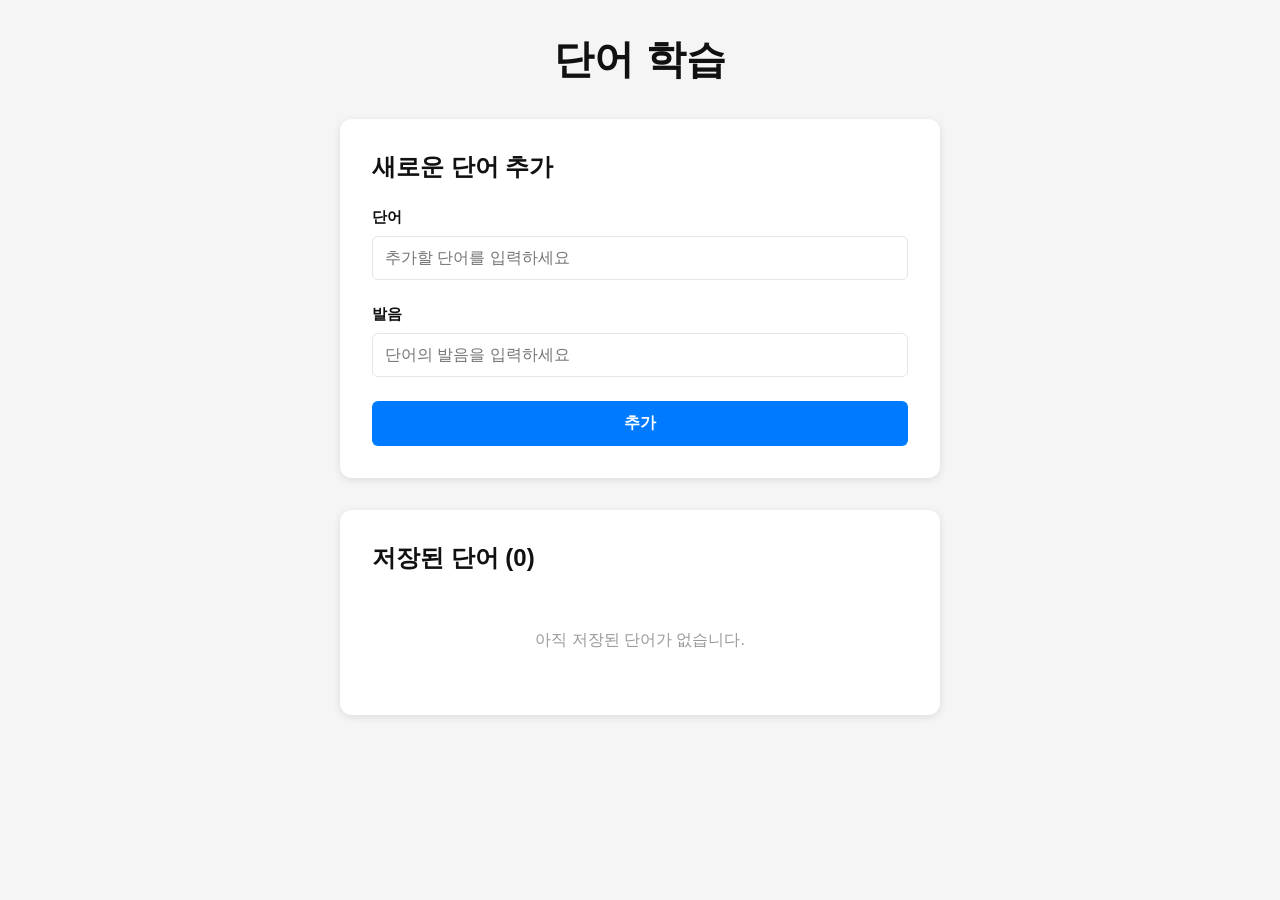
==== index.html @ 9949fd2d "단어 학습 기능 추가" ====
<!DOCTYPE html>
<html lang="ko">
  <head>
    <meta charset="UTF-8" />
    <meta name="viewport" content="width=device-width, initial-scale=1.0" />
    <title>LEARN WORDS</title>
    <link rel="stylesheet" href="theme.css" />
  </head>
  <body>
    <div class="container">
      <header>
        <h1>단어 학습</h1>
      </header>

      <main>
        <!-- 단어 추가 폼 -->
        <section class="add-word-section">
          <h2>새로운 단어 추가</h2>
          <div class="form-group">
            <label for="word-input">단어</label>
            <input 
              type="text" 
              id="word-input" 
              placeholder="추가할 단어를 입력하세요"
              class="input-field"
            />
          </div>

          <div class="form-group">
            <label for="pronunciation-input">발음</label>
            <input 
              type="text" 
              id="pronunciation-input" 
              placeholder="단어의 발음을 입력하세요"
              class="input-field"
            />
          </div>

          <button id="add-btn" class="btn btn-primary">추가</button>
        </section>

        <!-- 저장된 단어 목록 -->
        <section class="words-list-section">
          <h2>저장된 단어 (<span id="word-count">0</span>)</h2>
          <div id="words-list" class="words-list">
            <p class="empty-message">아직 저장된 단어가 없습니다.</p>
          </div>
          <button id="start-test-btn" class="btn btn-primary" style="margin-top: 1.5rem; display: none;">시험 시작</button>
        </section>

        <!-- 시험 섹션 -->
        <section id="test-section" class="test-section" style="display: none;">
          <h2>시험</h2>
          <div class="test-progress">
            <div class="progress-bar">
              <div id="progress-fill" class="progress-fill"></div>
            </div>
            <p class="progress-text"><span id="current-index">1</span> / <span id="total-words">0</span></p>
          </div>

          <div class="test-card">
            <div id="word-card" class="word-card">
              <p class="card-label">단어</p>
              <h2 id="current-word" class="card-word">단어</h2>
            </div>

            <button id="show-pronunciation-btn" class="btn btn-secondary">발음 보기</button>

            <div id="pronunciation-card" class="pronunciation-card" style="display: none;">
              <p class="card-label">발음</p>
              <h2 id="current-pronunciation" class="card-pronunciation">발음</h2>
            </div>
          </div>

          <div class="test-actions">
            <button id="retry-btn" class="btn btn-warning">다시공부</button>
            <button id="pass-btn" class="btn btn-success">패스</button>
          </div>

          <button id="exit-test-btn" class="btn btn-danger" style="margin-top: 1rem; width: 100%;">시험 종료</button>
        </section>
      </main>
    </div>

    <script src="app.js"></script>
  </body>
</html>
---- theme.css ----
:root {
  --bg-color: #f5f5f5;
  --text-color: #111111;
  --surface-color: #ffffff;
  --border-color: #e5e5e5;
  --primary-color: #007bff;
  --primary-hover: #0056b3;
  --danger-color: #dc3545;
  --danger-hover: #c82333;
  --success-color: #28a745;
}

* {
  box-sizing: border-box;
}

html, body {
  margin: 0;
  min-height: 100%;
  background: var(--bg-color);
  color: var(--text-color);
  font-family: "Noto Sans KR", "Hiragino Sans", "Yu Gothic", "Yu Gothic UI", "Segoe UI", sans-serif;
}

body {
  min-height: 100vh;
  padding: 2rem 1rem;
}

.container {
  max-width: 600px;
  margin: 0 auto;
}

header {
  text-align: center;
  margin-bottom: 2rem;
}

header h1 {
  margin: 0;
  font-size: 2.5rem;
  font-weight: 700;
}

main {
  display: flex;
  flex-direction: column;
  gap: 2rem;
}

/* 폼 섹션 */
.add-word-section {
  background: var(--surface-color);
  padding: 2rem;
  border-radius: 12px;
  box-shadow: 0 2px 8px rgba(0, 0, 0, 0.1);
}

.add-word-section h2 {
  margin-top: 0;
  margin-bottom: 1.5rem;
  font-size: 1.5rem;
  color: var(--text-color);
}

.form-group {
  margin-bottom: 1.5rem;
  display: flex;
  flex-direction: column;
}

.form-group label {
  margin-bottom: 0.5rem;
  font-weight: 600;
  font-size: 0.95rem;
}

.input-field {
  padding: 0.75rem;
  border: 1px solid var(--border-color);
  border-radius: 6px;
  font-size: 1rem;
  font-family: inherit;
  background: var(--surface-color);
  color: var(--text-color);
  transition: border-color 0.2s;
}

.input-field:focus {
  outline: none;
  border-color: var(--primary-color);
  box-shadow: 0 0 0 3px rgba(0, 123, 255, 0.1);
}

.form-group:last-of-type {
  margin-bottom: 0;
}

/* 버튼 */
.btn {
  padding: 0.75rem 1.5rem;
  border: none;
  border-radius: 6px;
  font-size: 1rem;
  font-weight: 600;
  cursor: pointer;
  transition: all 0.2s;
  font-family: inherit;
}

.btn-primary {
  background: var(--primary-color);
  color: white;
  width: 100%;
  margin-top: 1.5rem;
}

.btn-primary:hover {
  background: var(--primary-hover);
}

.btn-primary:active {
  transform: scale(0.98);
}

.btn-danger {
  background: var(--danger-color);
  color: white;
  padding: 0.5rem 1rem;
  font-size: 0.9rem;
}

.btn-danger:hover {
  background: var(--danger-hover);
}

/* 단어 목록 섹션 */
.words-list-section {
  background: var(--surface-color);
  padding: 2rem;
  border-radius: 12px;
  box-shadow: 0 2px 8px rgba(0, 0, 0, 0.1);
}

.words-list-section h2 {
  margin-top: 0;
  margin-bottom: 1.5rem;
  font-size: 1.5rem;
  color: var(--text-color);
}

.words-list {
  display: flex;
  flex-direction: column;
  gap: 1rem;
}

.word-item {
  padding: 1rem;
  border: 1px solid var(--border-color);
  border-radius: 8px;
  background: #fafafa;
  display: flex;
  justify-content: space-between;
  align-items: center;
}

.word-content {
  flex: 1;
}

.word-text {
  font-size: 1.2rem;
  font-weight: 600;
  color: var(--primary-color);
  margin: 0 0 0.3rem 0;
}

.word-pronunciation {
  font-size: 0.95rem;
  color: #666;
  margin: 0;
}

.word-actions {
  display: flex;
  gap: 0.5rem;
  margin-left: 1rem;
}

.empty-message {
  text-align: center;
  color: #999;
  margin: 2rem 0;
  font-size: 1rem;
}

/* 시험 섹션 */
.test-section {
  background: var(--surface-color);
  padding: 2rem;
  border-radius: 12px;
  box-shadow: 0 2px 8px rgba(0, 0, 0, 0.1);
}

.test-section h2 {
  margin-top: 0;
  margin-bottom: 1.5rem;
  font-size: 1.5rem;
  color: var(--text-color);
}

.test-progress {
  margin-bottom: 2rem;
}

.progress-bar {
  width: 100%;
  height: 8px;
  background: var(--border-color);
  border-radius: 4px;
  overflow: hidden;
  margin-bottom: 0.5rem;
}

.progress-fill {
  height: 100%;
  background: var(--primary-color);
  transition: width 0.3s ease;
}

.progress-text {
  margin: 0;
  text-align: center;
  color: #666;
  font-size: 0.9rem;
}

.test-card {
  display: flex;
  flex-direction: column;
  gap: 1rem;
  margin-bottom: 2rem;
}

.word-card,
.pronunciation-card {
  padding: 2rem;
  background: linear-gradient(135deg, rgba(0, 123, 255, 0.1), rgba(0, 123, 255, 0.05));
  border: 2px solid var(--primary-color);
  border-radius: 8px;
  text-align: center;
  min-height: 150px;
  display: flex;
  flex-direction: column;
  justify-content: center;
  align-items: center;
}

.pronunciation-card {
  border-color: #28a745;
  background: linear-gradient(135deg, rgba(40, 167, 69, 0.1), rgba(40, 167, 69, 0.05));
}

.card-label {
  margin: 0 0 0.5rem 0;
  font-size: 0.9rem;
  color: #666;
  text-transform: uppercase;
  letter-spacing: 1px;
  font-weight: 600;
}

.card-word,
.card-pronunciation {
  margin: 0;
  font-size: 2.5rem;
  font-weight: 700;
  word-break: break-word;
  line-height: 1.2;
}

.btn-secondary {
  background: var(--primary-color);
  color: white;
  padding: 0.75rem 1.5rem;
  width: 100%;
}

.btn-secondary:hover {
  background: var(--primary-hover);
}

.test-actions {
  display: flex;
  gap: 1rem;
  margin-bottom: 1rem;
}

.btn-warning {
  background: #ffc107;
  color: #333;
  padding: 0.75rem 1.5rem;
  flex: 1;
}

.btn-warning:hover {
  background: #e0a800;
}

.btn-success {
  background: var(--success-color);
  color: white;
  padding: 0.75rem 1.5rem;
  flex: 1;
}

.btn-success:hover {
  background: #218838;
}

/* 반응형 디자인 */
@media (max-width: 600px) {
  .container {
    max-width: 100%;
  }

  header h1 {
    font-size: 2rem;
  }

  .add-word-section,
  .words-list-section,
  .test-section {
    padding: 1.5rem;
  }

  .word-item {
    flex-direction: column;
    align-items: flex-start;
  }

  .word-actions {
    margin-left: 0;
    margin-top: 0.5rem;
    width: 100%;
  }

  .btn-danger {
    width: 100%;
  }

  .card-word,
  .card-pronunciation {
    font-size: 2rem;
  }

  .test-actions {
    flex-direction: column;
  }

  .test-actions button {
    width: 100%;
  }
}
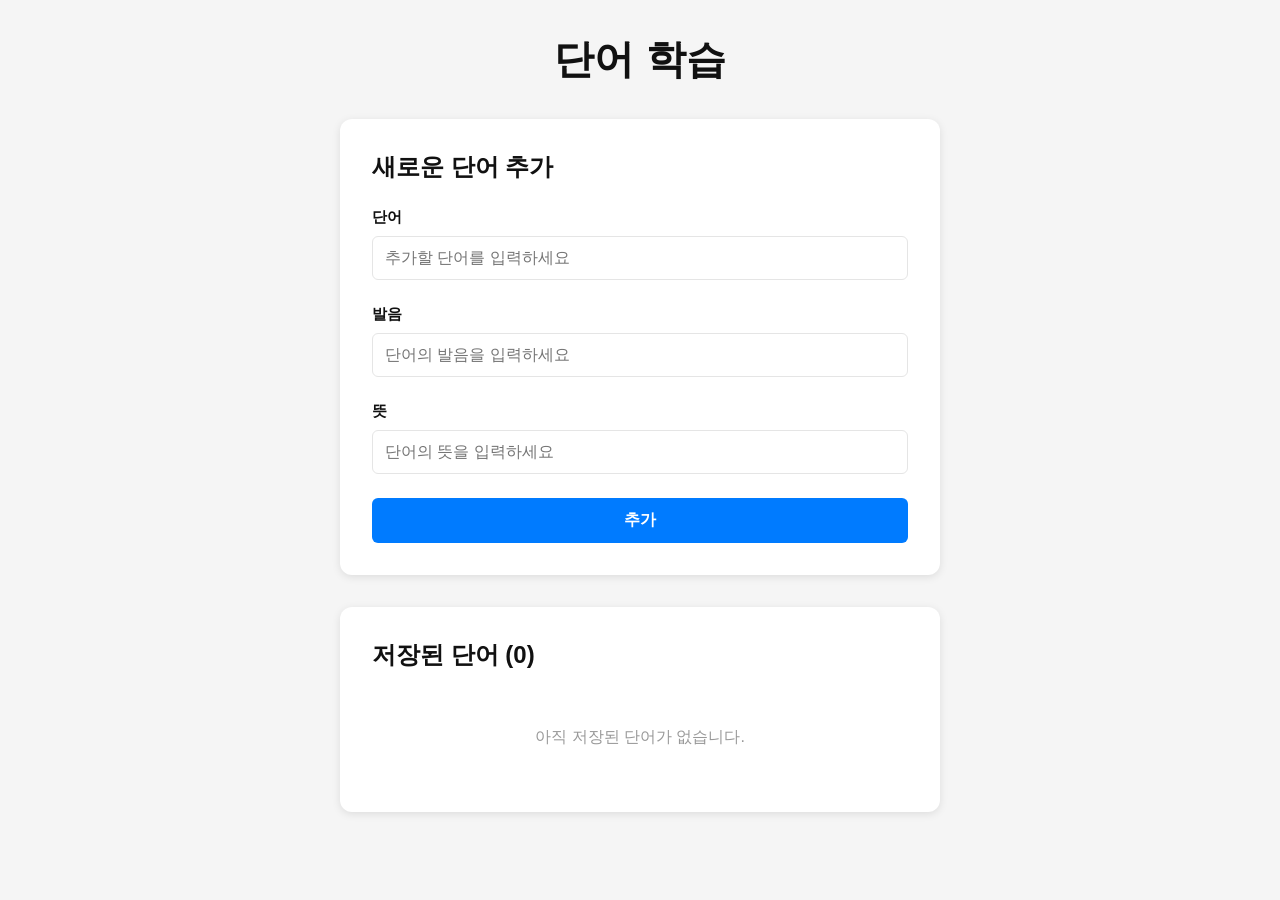
==== commit 705bc664: "단어 추가 기능 개선" ====
--- a/index.html
+++ b/index.html
@@ -36,6 +36,16 @@
             />
           </div>
 
+          <div class="form-group">
+            <label for="meaning-input">뜻</label>
+            <input 
+              type="text" 
+              id="meaning-input" 
+              placeholder="단어의 뜻을 입력하세요"
+              class="input-field"
+            />
+          </div>
+
           <button id="add-btn" class="btn btn-primary">추가</button>
         </section>
 
@@ -70,6 +80,13 @@
               <p class="card-label">발음</p>
               <h2 id="current-pronunciation" class="card-pronunciation">발음</h2>
             </div>
+
+            <button id="show-meaning-btn" class="btn btn-secondary btn-meaning">뜻 보기</button>
+
+            <div id="meaning-card" class="meaning-card" style="display: none;">
+              <p class="card-label">뜻</p>
+              <h2 id="current-meaning" class="card-meaning">뜻</h2>
+            </div>
           </div>
 
           <div class="test-actions">
--- a/theme.css
+++ b/theme.css
@@ -183,6 +183,12 @@
   margin: 0;
 }
 
+.word-meaning {
+  font-size: 0.95rem;
+  color: #444;
+  margin: 0.25rem 0 0;
+}
+
 .word-actions {
   display: flex;
   gap: 0.5rem;
@@ -245,7 +251,8 @@
 }
 
 .word-card,
-.pronunciation-card {
+.pronunciation-card,
+.meaning-card {
   padding: 2rem;
   background: linear-gradient(135deg, rgba(0, 123, 255, 0.1), rgba(0, 123, 255, 0.05));
   border: 2px solid var(--primary-color);
@@ -261,6 +268,11 @@
 .pronunciation-card {
   border-color: #28a745;
   background: linear-gradient(135deg, rgba(40, 167, 69, 0.1), rgba(40, 167, 69, 0.05));
+}
+
+.meaning-card {
+  border-color: #fd7e14;
+  background: linear-gradient(135deg, rgba(253, 126, 20, 0.1), rgba(253, 126, 20, 0.05));
 }
 
 .card-label {
@@ -273,7 +285,8 @@
 }
 
 .card-word,
-.card-pronunciation {
+.card-pronunciation,
+.card-meaning {
   margin: 0;
   font-size: 2.5rem;
   font-weight: 700;
@@ -292,6 +305,14 @@
   background: var(--primary-hover);
 }
 
+.btn-meaning {
+  background: #fd7e14;
+}
+
+.btn-meaning:hover {
+  background: #e96a00;
+}
+
 .test-actions {
   display: flex;
   gap: 1rem;
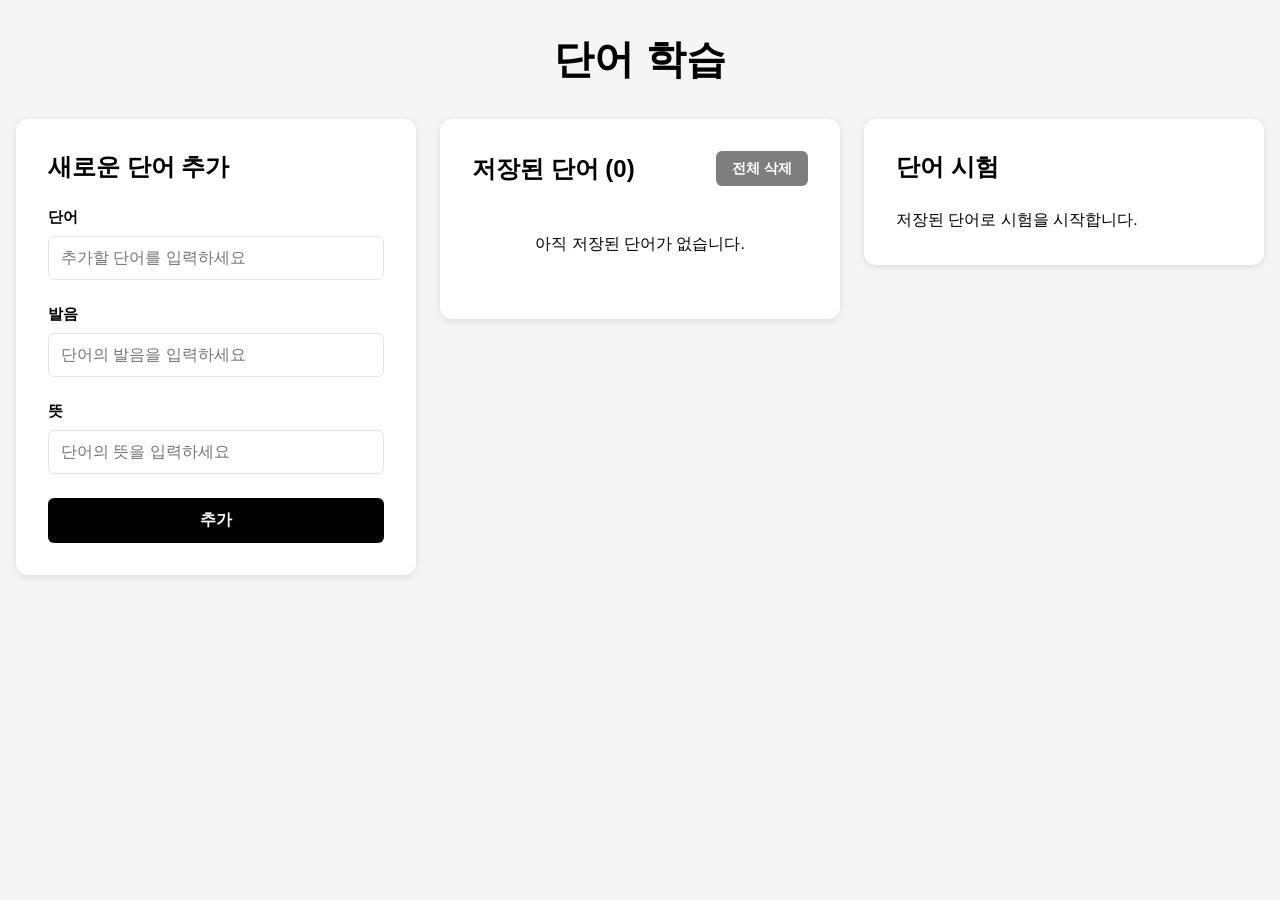
==== commit 875a4476: "코드 정리 & 테마 변경" ====
--- a/index.html
+++ b/index.html
@@ -4,7 +4,8 @@
     <meta charset="UTF-8" />
     <meta name="viewport" content="width=device-width, initial-scale=1.0" />
     <title>LEARN WORDS</title>
-    <link rel="stylesheet" href="theme.css" />
+    <link rel="stylesheet" href="css/theme.css" />
+    <link rel="stylesheet" href="css/dashboard.css" />
   </head>
   <body>
     <div class="container">
@@ -12,7 +13,7 @@
         <h1>단어 학습</h1>
       </header>
 
-      <main>
+      <main class="dashboard-main">
         <!-- 단어 추가 폼 -->
         <section class="add-word-section">
           <h2>새로운 단어 추가</h2>
@@ -47,58 +48,33 @@
           </div>
 
           <button id="add-btn" class="btn btn-primary">추가</button>
+          <button id="cancel-edit-btn" class="btn btn-cancel" type="button" style="display: none;">편집 취소</button>
         </section>
 
         <!-- 저장된 단어 목록 -->
         <section class="words-list-section">
-          <h2>저장된 단어 (<span id="word-count">0</span>)</h2>
+          <div class="words-list-header">
+            <h2>
+              <span>저장된 단어 (<span id="word-count">0</span>)</span>
+              <button id="clear-all-btn" class="btn btn-danger" type="button" disabled>전체 삭제</button>
+            </h2>
+          </div>
           <div id="words-list" class="words-list">
             <p class="empty-message">아직 저장된 단어가 없습니다.</p>
           </div>
-          <button id="start-test-btn" class="btn btn-primary" style="margin-top: 1.5rem; display: none;">시험 시작</button>
         </section>
 
-        <!-- 시험 섹션 -->
-        <section id="test-section" class="test-section" style="display: none;">
-          <h2>시험</h2>
-          <div class="test-progress">
-            <div class="progress-bar">
-              <div id="progress-fill" class="progress-fill"></div>
-            </div>
-            <p class="progress-text"><span id="current-index">1</span> / <span id="total-words">0</span></p>
-          </div>
-
-          <div class="test-card">
-            <div id="word-card" class="word-card">
-              <p class="card-label">단어</p>
-              <h2 id="current-word" class="card-word">단어</h2>
-            </div>
-
-            <button id="show-pronunciation-btn" class="btn btn-secondary">발음 보기</button>
-
-            <div id="pronunciation-card" class="pronunciation-card" style="display: none;">
-              <p class="card-label">발음</p>
-              <h2 id="current-pronunciation" class="card-pronunciation">발음</h2>
-            </div>
-
-            <button id="show-meaning-btn" class="btn btn-secondary btn-meaning">뜻 보기</button>
-
-            <div id="meaning-card" class="meaning-card" style="display: none;">
-              <p class="card-label">뜻</p>
-              <h2 id="current-meaning" class="card-meaning">뜻</h2>
-            </div>
-          </div>
-
-          <div class="test-actions">
-            <button id="retry-btn" class="btn btn-warning">다시공부</button>
-            <button id="pass-btn" class="btn btn-success">패스</button>
-          </div>
-
-          <button id="exit-test-btn" class="btn btn-danger" style="margin-top: 1rem; width: 100%;">시험 종료</button>
+        <!-- 시험 시작 영역 -->
+        <section class="test-section dashboard-test-section">
+          <h2>단어 시험</h2>
+          <p class="test-description">저장된 단어로 시험을 시작합니다.</p>
+          <a id="start-test-btn" class="btn btn-primary" href="test.html" style="display: none; text-align: center; text-decoration: none;">시험 시작</a>
+          <a id="start-survival-btn" class="btn btn-survival" href="test.html?mode=survival" style="display: none; text-align: center; text-decoration: none;">서바이벌 시험 시작</a>
         </section>
       </main>
     </div>
 
-    <script src="app.js"></script>
+    <script src="js/app.js"></script>
+    <script src="js/add_words.js"></script>
   </body>
 </html>
--- a/css/theme.css
+++ b/css/theme.css
@@ -0,0 +1,112 @@
+:root {
+  --bg-color: #f5f5f5;
+  --text-color: #111111;
+  --surface-color: #ffffff;
+  --border-color: #e5e5e5;
+}
+
+* {
+  box-sizing: border-box;
+}
+
+html, body {
+  margin: 0;
+  min-height: 100%;
+  background: var(--bg-color);
+  color: var(--text-color);
+  font-family: "Noto Sans KR", "Hiragino Sans", "Yu Gothic", "Yu Gothic UI", "Segoe UI", sans-serif;
+}
+
+body {
+  min-height: 100vh;
+  padding: 2rem 1rem;
+}
+
+.container {
+  max-width: 1400px;
+  margin: 0 auto;
+}
+
+header {
+  text-align: center;
+  margin-bottom: 2rem;
+}
+
+header h1 {
+  margin: 0;
+  font-size: 2.5rem;
+  font-weight: 700;
+}
+
+main {
+  display: flex;
+  flex-direction: column;
+  gap: 2rem;
+}
+
+.test-section {
+  background: var(--surface-color);
+  padding: 2rem;
+  border-radius: 12px;
+  box-shadow: 0 2px 8px rgba(0, 0, 0, 0.1);
+}
+
+.test-section h2 {
+  margin-top: 0;
+  margin-bottom: 1.5rem;
+  font-size: 1.5rem;
+  color: var(--text-color);
+}
+
+.btn {
+  padding: 0.75rem 1.5rem;
+  border: none;
+  border-radius: 6px;
+  font-size: 1rem;
+  font-weight: 600;
+  cursor: pointer;
+  transition: all 0.2s;
+  font-family: inherit;
+}
+
+.btn-danger {
+  background: var(--danger-color);
+  color: white;
+}
+
+.btn-danger:hover {
+  background: var(--danger-hover);
+}
+
+.btn-danger {
+  padding: 0.5rem 1rem;
+  font-size: 0.9rem;
+}
+
+@media (max-width: 600px) {
+  .container {
+    max-width: 100%;
+  }
+
+  header h1 {
+    font-size: 2rem;
+  }
+
+  .test-section {
+    padding: 1.5rem;
+  }
+
+  .btn-danger {
+    width: 100%;
+  }
+}
+
+body :where(*) {
+  color: #000000 !important;
+}
+
+button,
+button :where(*) {
+  background-color: #000000 !important;
+  color: #ffffff !important;
+}
--- a/css/dashboard.css
+++ b/css/dashboard.css
@@ -0,0 +1,238 @@
+.dashboard-main {
+  display: grid;
+  grid-template-columns: repeat(3, minmax(0, 1fr));
+  align-items: start;
+  gap: 1.5rem;
+}
+
+.add-word-section,
+.words-list-section {
+  background: var(--surface-color);
+  padding: 2rem;
+  border-radius: 12px;
+  box-shadow: 0 2px 8px rgba(0, 0, 0, 0.1);
+}
+
+.add-word-section h2,
+.words-list-section h2 {
+  margin-top: 0;
+  margin-bottom: 1.5rem;
+  font-size: 1.5rem;
+  color: var(--text-color);
+}
+
+.form-group {
+  margin-bottom: 1.5rem;
+  display: flex;
+  flex-direction: column;
+}
+
+.form-group label {
+  margin-bottom: 0.5rem;
+  font-weight: 600;
+  font-size: 0.95rem;
+}
+
+.input-field {
+  padding: 0.75rem;
+  border: 1px solid var(--border-color);
+  border-radius: 6px;
+  font-size: 1rem;
+  font-family: inherit;
+  background: var(--surface-color);
+  color: var(--text-color);
+  transition: border-color 0.2s;
+}
+
+.input-field:focus {
+  outline: none;
+  border-color: var(--primary-color);
+  box-shadow: 0 0 0 3px rgba(0, 123, 255, 0.1);
+}
+
+.form-group:last-of-type {
+  margin-bottom: 0;
+}
+
+.btn-primary {
+  background: var(--primary-color);
+  color: white;
+  padding: 0.75rem 1.5rem;
+  width: 100%;
+}
+
+.btn-primary {
+  margin-top: 1.5rem;
+}
+
+.btn-primary:hover {
+  background: var(--primary-hover);
+}
+
+.btn-primary:active {
+  transform: scale(0.98);
+}
+
+.btn-edit {
+  padding: 0.5rem 1rem;
+  font-size: 0.9rem;
+}
+
+.btn-edit {
+  background: var(--primary-color);
+  color: white;
+}
+
+.btn-edit:hover {
+  background: var(--primary-hover);
+}
+
+.btn-cancel {
+  width: 100%;
+  margin-top: 0.75rem;
+  background: #6c757d;
+  color: white;
+}
+
+.btn-cancel:hover {
+  background: #5a6268;
+}
+
+/* 단어 목록 섹션 */
+.words-list-header {
+  white-space: nowrap;
+}
+
+.words-list-header h2 {
+  display: flex;
+  justify-content: space-between;
+  align-items: center;
+  gap: 1rem;
+  margin-bottom: 0;
+}
+
+.words-list-header .btn-danger {
+  flex-shrink: 0;
+}
+
+.words-list-header .btn-danger:disabled {
+  cursor: not-allowed;
+  opacity: 0.5;
+}
+
+.words-list {
+  display: flex;
+  flex-direction: column;
+  gap: 1rem;
+  margin-top: 1rem;
+}
+
+.word-item {
+  padding: 1rem;
+  border: 1px solid var(--border-color);
+  border-radius: 8px;
+  background: #fafafa;
+  display: flex;
+  justify-content: space-between;
+  align-items: center;
+}
+
+.word-content {
+  flex: 1;
+}
+
+.word-text {
+  font-size: 1.2rem;
+  font-weight: 600;
+  color: var(--primary-color);
+  margin: 0 0 0.3rem 0;
+}
+
+.word-pronunciation {
+  font-size: 0.95rem;
+  color: #666;
+  margin: 0;
+}
+
+.word-meaning {
+  font-size: 0.95rem;
+  color: #444;
+  margin: 0.25rem 0 0;
+}
+
+.word-actions {
+  display: flex;
+  gap: 0.5rem;
+  margin-left: 1rem;
+}
+
+.empty-message {
+  text-align: center;
+  color: #999;
+  margin: 2rem 0;
+  font-size: 1rem;
+}
+
+/* 시험 시작 섹션 */
+.test-description {
+  margin: 0;
+  color: #666;
+  line-height: 1.6;
+}
+
+.dashboard-test-section .btn-primary {
+  margin-top: 1.5rem;
+}
+
+.dashboard-test-section #start-test-btn {
+  background-color: #000000;
+  color: #ffffff !important;
+}
+
+.dashboard-test-section #start-test-btn:hover {
+  background-color: #333333;
+}
+
+.dashboard-test-section #start-survival-btn {
+  display: block;
+  margin-top: 0.75rem;
+  background-color: #000000;
+  color: #ffffff !important;
+}
+
+.dashboard-test-section #start-survival-btn:hover {
+  background-color: #333333;
+}
+
+.dashboard-test-section #start-survival-btn.is-disabled {
+  cursor: not-allowed;
+  opacity: 0.5;
+  pointer-events: auto;
+}
+
+/* 반응형 디자인 */
+@media (max-width: 600px) {
+  .dashboard-main {
+    grid-template-columns: 1fr;
+  }
+
+  .add-word-section,
+  .words-list-section {
+    padding: 1.5rem;
+  }
+
+  .word-item {
+    flex-direction: column;
+    align-items: flex-start;
+  }
+
+  .word-actions {
+    margin-left: 0;
+    margin-top: 0.5rem;
+    width: 100%;
+  }
+
+  .words-list-header .btn-danger {
+    width: auto;
+  }
+}
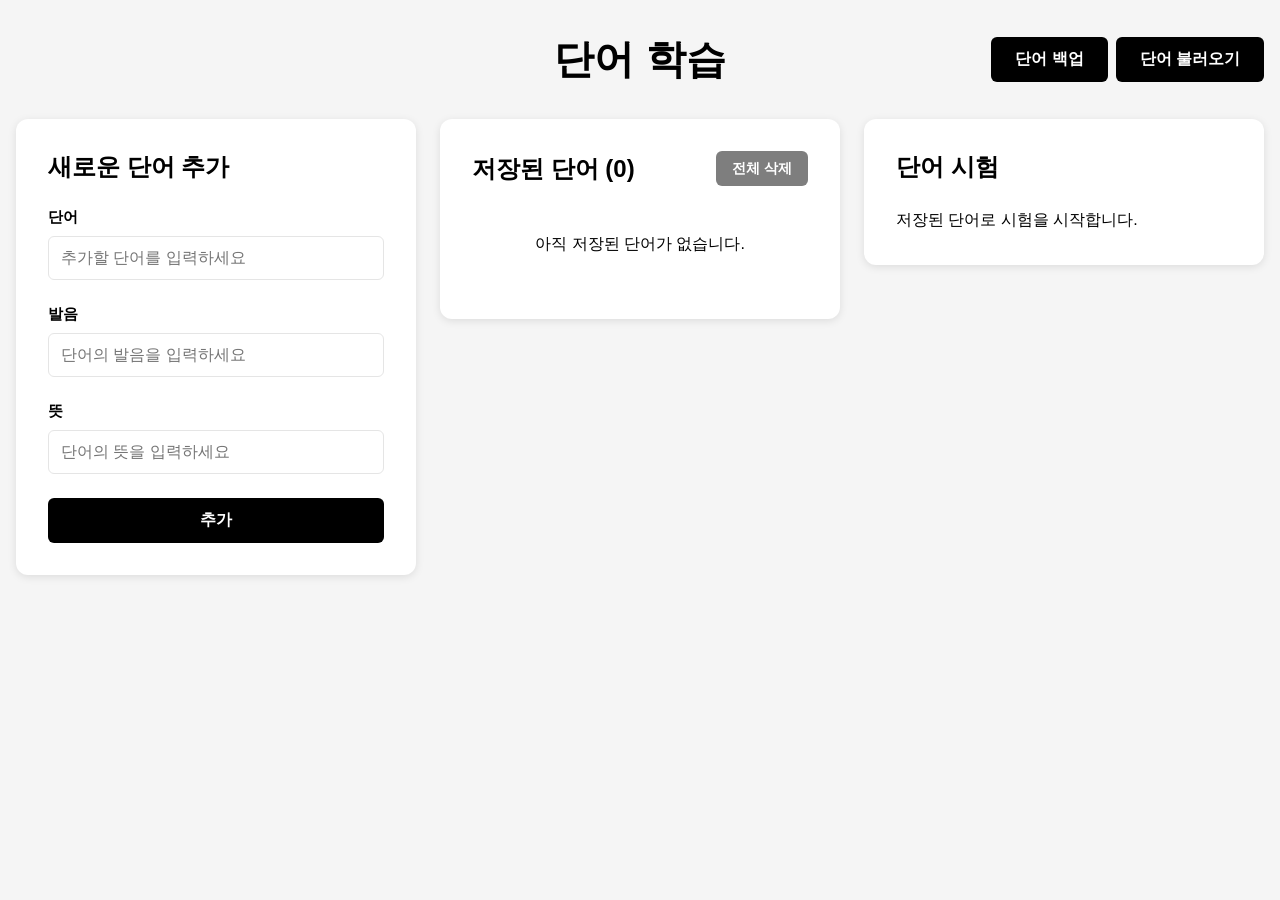
==== commit 87587031: "단어 백업 & 불러오기 기능 추가" ====
--- a/index.html
+++ b/index.html
@@ -9,8 +9,12 @@
   </head>
   <body>
     <div class="container">
-      <header>
+      <header class="dashboard-header">
         <h1>단어 학습</h1>
+        <span class="word-data-actions">
+          <button id="backup-btn" class="btn btn-secondary" type="button">단어 백업</button>
+          <button id="import-btn" class="btn btn-secondary" type="button">단어 불러오기</button>
+        </span>
       </header>
 
       <main class="dashboard-main">
@@ -58,6 +62,7 @@
               <span>저장된 단어 (<span id="word-count">0</span>)</span>
               <button id="clear-all-btn" class="btn btn-danger" type="button" disabled>전체 삭제</button>
             </h2>
+            <input id="import-file-input" type="file" accept="application/json,.json" hidden />
           </div>
           <div id="words-list" class="words-list">
             <p class="empty-message">아직 저장된 단어가 없습니다.</p>
--- a/css/dashboard.css
+++ b/css/dashboard.css
@@ -3,6 +3,25 @@
   grid-template-columns: repeat(3, minmax(0, 1fr));
   align-items: start;
   gap: 1.5rem;
+}
+
+.dashboard-header {
+  position: relative;
+  display: flex;
+  align-items: center;
+  justify-content: space-between;
+  gap: 1rem;
+  text-align: left;
+}
+
+.dashboard-header h1 {
+  width: 100%;
+  text-align: center;
+}
+
+.dashboard-header .word-data-actions {
+  position: absolute;
+  right: 0;
 }
 
 .add-word-section,
@@ -111,6 +130,13 @@
   margin-bottom: 0;
 }
 
+.word-data-actions {
+  display: flex;
+  align-items: center;
+  gap: 0.5rem;
+  flex-shrink: 0;
+}
+
 .words-list-header .btn-danger {
   flex-shrink: 0;
 }
@@ -221,6 +247,16 @@
     padding: 1.5rem;
   }
 
+  .dashboard-header {
+    align-items: flex-start;
+    flex-direction: column;
+  }
+
+  .dashboard-header .word-data-actions {
+    position: static;
+    align-self: flex-end;
+  }
+
   .word-item {
     flex-direction: column;
     align-items: flex-start;
@@ -235,4 +271,13 @@
   .words-list-header .btn-danger {
     width: auto;
   }
-}
+
+  .words-list-header h2 {
+    align-items: flex-start;
+    flex-direction: column;
+  }
+
+  .word-data-actions {
+    flex-wrap: wrap;
+  }
+}
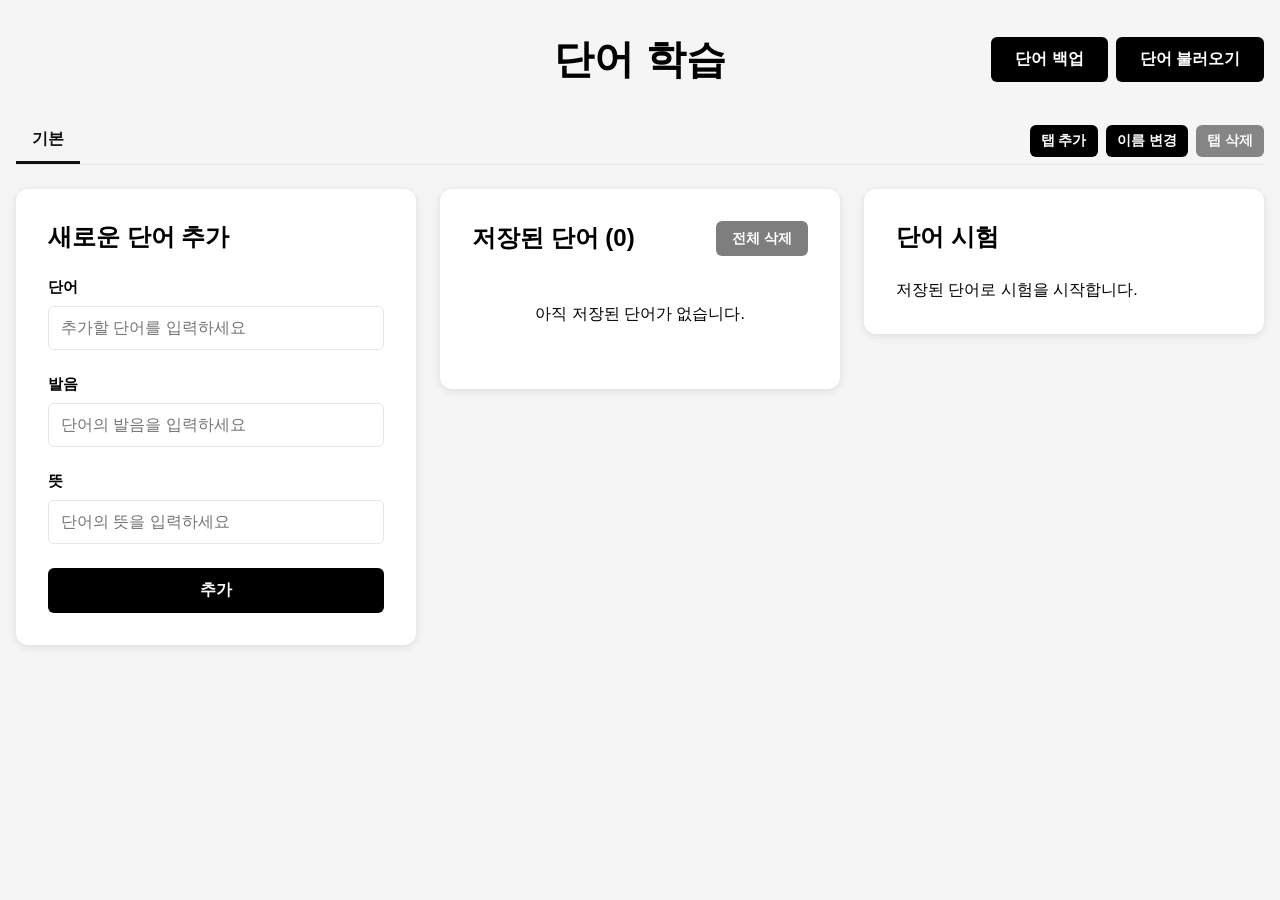
==== commit 8197b443: "탭 추가" ====
--- a/index.html
+++ b/index.html
@@ -16,6 +16,15 @@
           <button id="import-btn" class="btn btn-secondary" type="button">단어 불러오기</button>
         </span>
       </header>
+
+      <nav class="word-tabs" aria-label="단어 탭">
+        <div id="word-tab-list" class="word-tab-list" role="tablist"></div>
+        <div class="word-tab-actions">
+          <button id="add-tab-btn" class="btn btn-secondary" type="button">탭 추가</button>
+          <button id="rename-tab-btn" class="btn btn-secondary" type="button">이름 변경</button>
+          <button id="delete-tab-btn" class="btn btn-danger" type="button">탭 삭제</button>
+        </div>
+      </nav>
 
       <main class="dashboard-main">
         <!-- 단어 추가 폼 -->
--- a/css/dashboard.css
+++ b/css/dashboard.css
@@ -3,6 +3,59 @@
   grid-template-columns: repeat(3, minmax(0, 1fr));
   align-items: start;
   gap: 1.5rem;
+}
+
+.word-tabs {
+  display: flex;
+  align-items: end;
+  justify-content: space-between;
+  gap: 1rem;
+  margin: 0 0 1.5rem;
+  border-bottom: 1px solid var(--border-color);
+}
+
+.word-tab-list,
+.word-tab-actions {
+  display: flex;
+  align-items: center;
+  gap: 0.5rem;
+}
+
+.word-tab-list {
+  overflow-x: auto;
+  min-width: 0;
+}
+
+.word-tab {
+  flex: 0 0 auto;
+  min-height: 2.75rem;
+  padding: 0.65rem 1rem;
+  border: 0;
+  border-bottom: 3px solid transparent;
+  background: transparent !important;
+  color: var(--text-color) !important;
+  font: inherit;
+  font-weight: 600;
+  cursor: pointer;
+}
+
+.word-tab.is-active {
+  border-bottom-color: var(--text-color);
+}
+
+.word-tab-actions {
+  flex: 0 0 auto;
+  padding-bottom: 0.4rem;
+}
+
+.word-tab-actions .btn {
+  padding: 0.45rem 0.7rem;
+  font-size: 0.85rem;
+}
+
+.word-tab-actions .btn:disabled {
+  cursor: not-allowed;
+  opacity: 0.45;
 }
 
 .dashboard-header {
@@ -242,6 +295,17 @@
     grid-template-columns: 1fr;
   }
 
+  .word-tabs {
+    align-items: stretch;
+    flex-direction: column;
+    gap: 0.5rem;
+  }
+
+  .word-tab-actions {
+    flex-wrap: wrap;
+    padding: 0 0 0.5rem;
+  }
+
   .add-word-section,
   .words-list-section {
     padding: 1.5rem;
